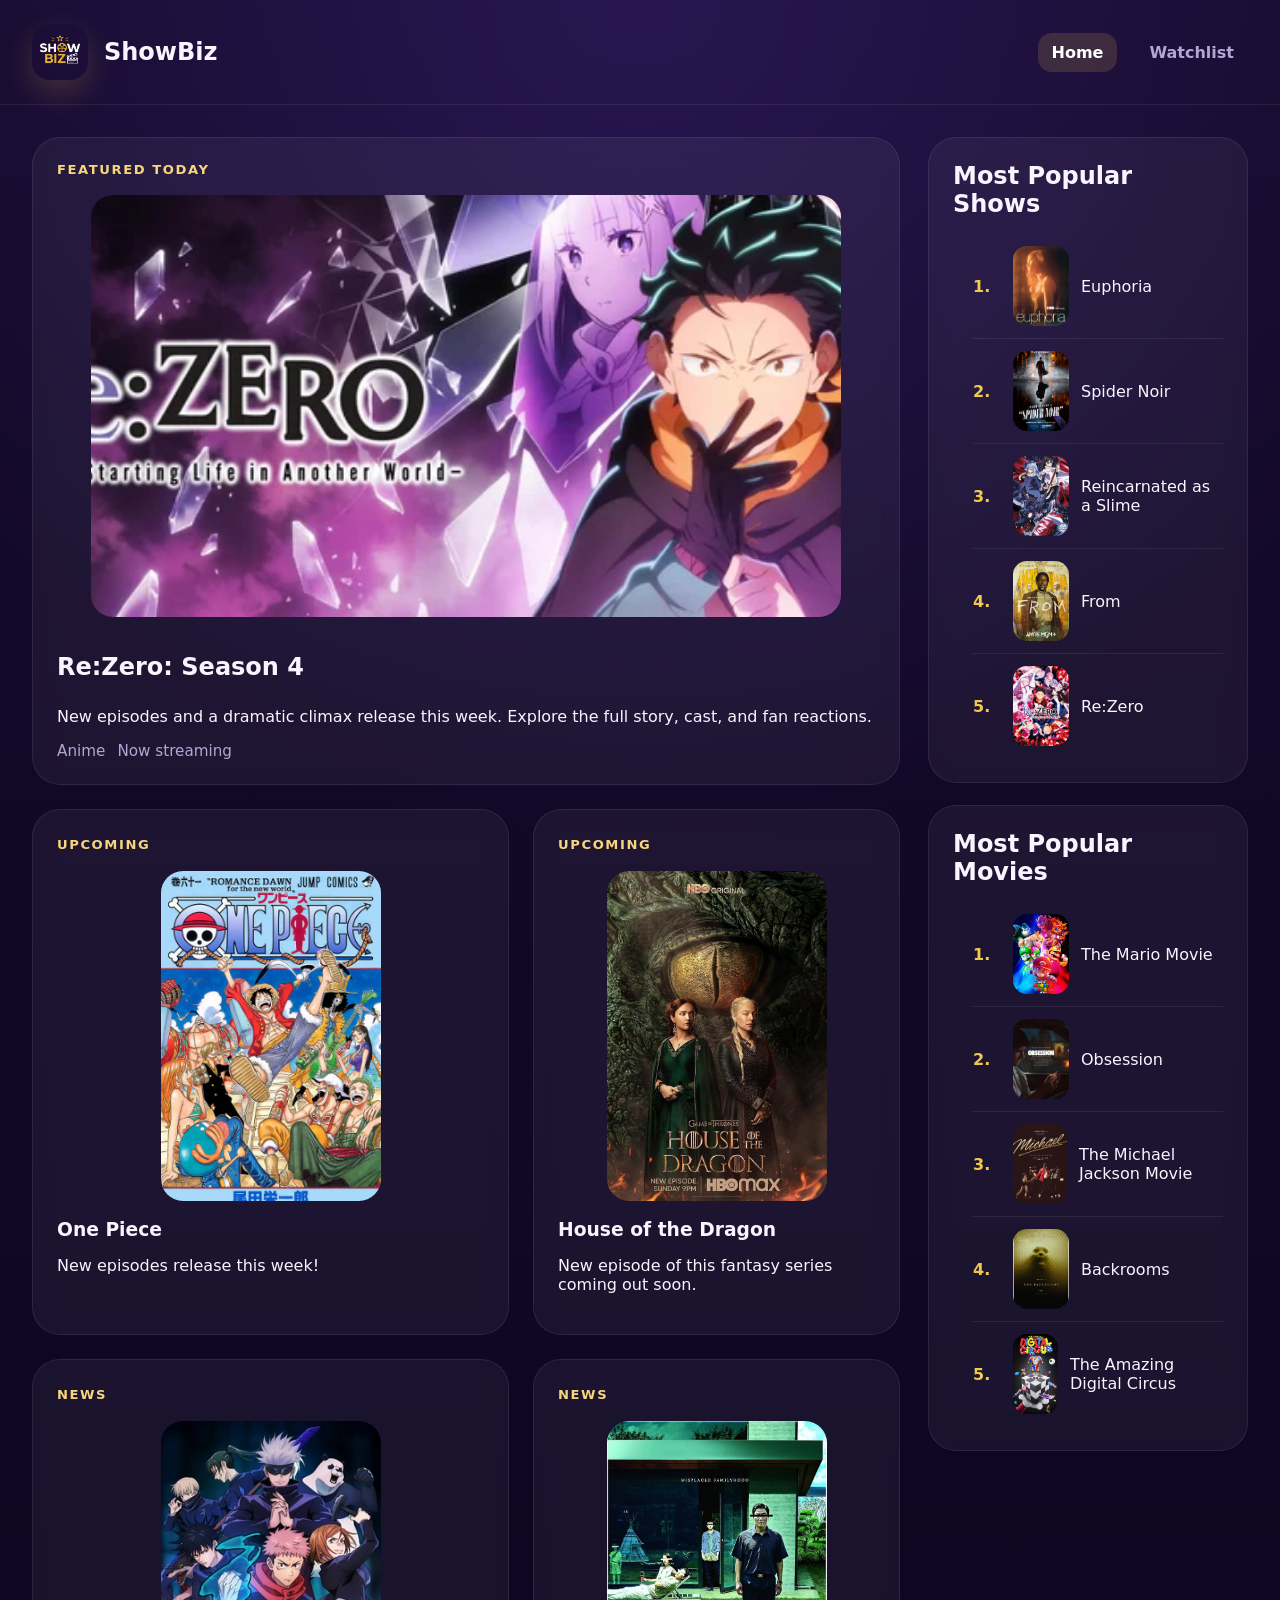
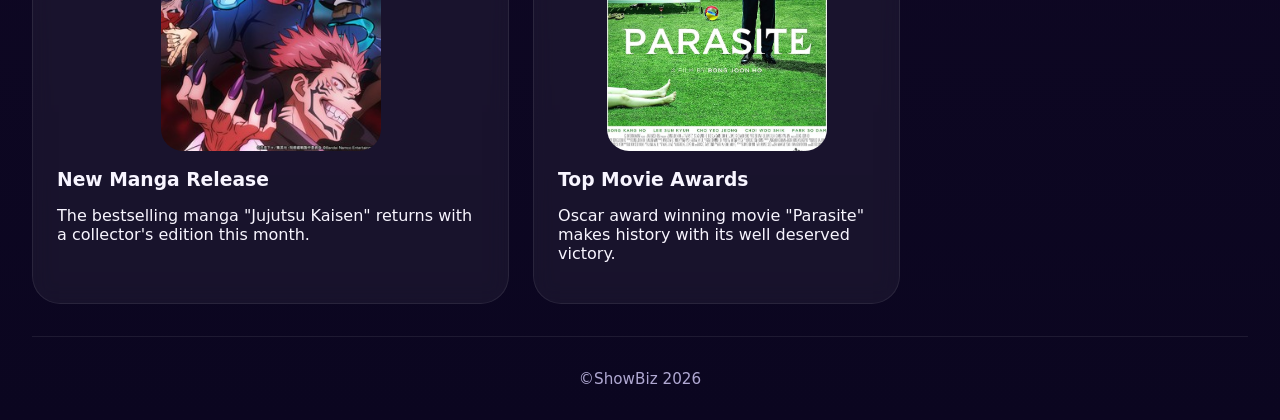
==== index.html @ e2264af7 "pushing" ====
<!DOCTYPE html>
<html lang="en">
<head>
  <meta charset="UTF-8" />
  <meta name="viewport" content="width=device-width, initial-scale=1.0" />
  <title>Showbiz | Home</title>
  <link rel="stylesheet" href="styles.css" />
</head>
<body>
  <header class="site-header">
    <div class="brand">
      <div class="logo">
        <img src="images/logo.webp" alt="ShowBiz logo" />
      </div>
      <div>
        <h1>ShowBiz</h1>
      </div>
    </div>
    <nav class="main-nav">
      <a href="index.html" class="active">Home</a>
      <a href="watchlist.html">Watchlist</a>
    </nav>
  </header>

  <main class="page-layout">
    <section class="content-grid">
      <div class="hero-card featured-today">
        <span class="eyebrow">Featured Today</span>
        <div class="card-poster wide">
          <img src="images/zero.webp" alt="Re:Zero poster" />
        </div>
        <h2>Re:Zero: Season 4</h2>
        <p>New episodes and a dramatic climax release this week. Explore the full story, cast, and fan reactions.</p>
        <div class="hero-meta">
          <span>Anime</span>
          <span>Now streaming</span>
        </div>
      </div>

      <div class="small-card upcoming">
        <span class="eyebrow">Upcoming</span>
        <div class="card-poster">
          <img src="images/onepiece.jpg" alt="One Piece poster" />
        </div>
        <h3>One Piece</h3>
        <p>New episodes release this week!</p>
      </div>
      <div class="small-card upcoming">
        <span class="eyebrow">Upcoming</span>
        <div class="card-poster">
          <img src="images/houseofthedragon.jpg" alt="House of the Dragon poster" />
        </div>
        <h3>House of the Dragon</h3>
        <p>New episode of this fantasy series coming out soon.</p>
      </div>
      <div class="small-card news-card">
        <span class="eyebrow">News</span>
        <div class="card-poster">
          <img src="images/jjk.jpg" alt="Jujutsu Kaisen poster" />
        </div>
        <h3>New Manga Release</h3>
        <p>The bestselling manga "Jujutsu Kaisen" returns with a collector's edition this month.</p>
      </div>
      <div class="small-card news-card">
        <span class="eyebrow">News</span>
        <div class="card-poster">
          <img src="images/parasite.jpg" alt="Parasite movie poster" />
        </div>
        <h3>Top Movie Awards</h3>
        <p>Oscar award winning movie "Parasite" makes history with its well deserved victory.</p>
      </div>
    </section>

    <aside class="sidebar leaderboard">
      <div class="panel">
        <h2>Most Popular Shows</h2>
        <ol>
          <li>
            <span>1.</span>
            <div class="leaderboard-item">
              <img src="images/euphoria.webp" alt="Euphoria poster" />
              <span>Euphoria</span>
            </div>
          </li>
          <li>
            <span>2.</span>
            <div class="leaderboard-item">
              <img src="images/spidernoir.jpg" alt="Spider Noir poster" />
              <span>Spider Noir</span>
            </div>
          </li>
          <li>
            <span>3.</span>
            <div class="leaderboard-item">
              <img src="images/slime.jpg" alt="Reincarnated as a Slime poster" />
              <span>Reincarnated as a Slime</span>
            </div>
          </li>
          <li>
            <span>4.</span>
            <div class="leaderboard-item">
              <img src="images/from.jpg" alt="From poster" />
              <span>From</span>
            </div>
          </li>
          <li>
            <span>5.</span>
            <div class="leaderboard-item">
              <img src="images/rezero.jpg" alt="Re:Zero poster" />
              <span>Re:Zero</span>
            </div>
          </li>
        </ol>
      </div>
      <div class="panel">
        <h2>Most Popular Movies</h2>
        <ol>
          <li>
            <span>1.</span>
            <div class="leaderboard-item">
              <img src="images/mariomovie.jpg" alt="The Mario Movie poster" />
              <span>The Mario Movie</span>
            </div>
          </li>
          <li>
            <span>2.</span>
            <div class="leaderboard-item">
              <img src="images/obsession.jpg" alt="Obsession poster" />
              <span>Obsession</span>
            </div>
          </li>
          <li>
            <span>3.</span>
            <div class="leaderboard-item">
              <img src="images/micheal.jpg" alt="Micheal Jackson Movie poster" />
              <span>The Michael Jackson Movie</span>
            </div>
          </li>
          <li>
            <span>4.</span>
            <div class="leaderboard-item">
              <img src="images/backrooms.jpg" alt="Backrooms poster" />
              <span>Backrooms</span>
            </div>
          </li>
          <li>
            <span>5.</span>
            <div class="leaderboard-item">
              <img src="images/TDAC.jpg" alt="The Amazing Digital Circus poster" />
              <span>The Amazing Digital Circus</span>
            </div>
          </li>
        </ol>
      </div>
    </aside>
  </main>

  <footer class="site-footer">
    <p>&copy;ShowBiz 2026</p>
  </footer>
</body>
</html>
---- styles.css ----
:root {
  --purple: #4d2c91;
  --purple-soft: #6f52c5;
  --gold: #f2c94c;
  --gold-soft: #f8d67b;
  --white: #ffffff;
  --bg: #120a23;
  --surface: #1e153d;
  --surface-soft: #2c205c;
  --text: #f8f5ff;
  --muted: #b0a8d2;
}

* {
  box-sizing: border-box;
}

body {
  margin: 0;
  font-family: Inter, system-ui, -apple-system, BlinkMacSystemFont, 'Segoe UI', sans-serif;
  color: var(--text);
  background: radial-gradient(circle at top, rgba(124, 77, 255, 0.18), transparent 40%),
    linear-gradient(180deg, #160a2b 0%, #0b0620 100%);
}

img, svg {
  max-width: 100%;
}

.site-header {
  display: flex;
  align-items: center;
  justify-content: space-between;
  padding: 24px 32px;
  gap: 24px;
  border-bottom: 1px solid rgba(255, 255, 255, 0.08);
}

.brand {
  display: flex;
  align-items: center;
  gap: 16px;
}

.logo {
  width: 56px;
  height: 56px;
  border-radius: 18px;
  display: grid;
  place-items: center;
  overflow: hidden;
  /*background: linear-gradient(135deg, var(--gold), #d8b238);*/
  box-shadow: 0 12px 30px rgba(242, 201, 76, 0.18);
}

.logo img {
  width: 100%;
  height: 100%;
  object-fit: contain;
  display: block;
}

.site-header h1 {
  margin: 0;
  font-size: 1.5rem;
}

.site-header p {
  margin: 4px 0 0;
  color: var(--muted);
  font-size: 0.95rem;
}

.main-nav {
  display: flex;
  gap: 18px;
  align-items: center;
}

.main-nav a {
  color: var(--muted);
  text-decoration: none;
  font-weight: 600;
  padding: 10px 14px;
  border-radius: 14px;
  transition: background 0.2s ease, color 0.2s ease;
}

.main-nav a:hover,
.main-nav a.active {
  background: rgba(242, 201, 76, 0.15);
  color: var(--white);
}

.page-layout,
.watchlist-page {
  display: grid;
  gap: 28px;
  padding: 32px;
  grid-template-columns: minmax(0, 1fr) 320px;
}

.content-grid {
  display: grid;
  gap: 24px;
  grid-template-columns: 1.3fr 1fr;
}

.hero-card,
.small-card,
.panel {
  background: rgba(255, 255, 255, 0.05);
  border: 1px solid rgba(255, 255, 255, 0.08);
  border-radius: 28px;
  padding: 24px;
  backdrop-filter: blur(10px);
}

.hero-card {
  grid-column: 1 / -1;
  min-height: 240px;
  display: flex;
  flex-direction: column;
  justify-content: space-between;
}

.card-poster {
  width: min(220px, 100%);
  aspect-ratio: 2 / 3;
  border-radius: 22px;
  overflow: hidden;
  background: rgba(255, 255, 255, 0.08);
  display: grid;
  place-items: center;
  margin: 18px auto;
}

.card-poster.wide {
  width: min(750px, 100%);
  aspect-ratio: 16 / 9;
  margin: 18px auto 24px;
}

.card-poster img {
  width: 100%;
  height: 100%;
  object-fit: cover;
  display: block;
}

.small-card .card-poster {
  min-height: auto;
}

.hero-card h2,
.small-card h3,
.panel h2,
.panel h3 {
  margin: 12px 0 10px;
}

.small-card {
  min-height: 160px;
}

.eyebrow {
  font-size: 0.82rem;
  font-weight: 700;
  letter-spacing: 0.12em;
  text-transform: uppercase;
  color: var(--gold-soft);
}

.hero-meta {
  display: flex;
  gap: 12px;
  flex-wrap: wrap;
  color: var(--muted);
  font-size: 0.95rem;
}

.sidebar {
  display: flex;
  flex-direction: column;
  gap: 22px;
}

.leaderboard ol,
.small-panel ol,
.small-panel ul {
  margin: 16px 0 0;
  padding-left: 20px;
  color: var(--text);
}

.leaderboard li,
.small-panel li {
  padding: 12px 0;
  border-bottom: 1px solid rgba(255, 255, 255, 0.08);
  display: flex;
  align-items: center;
  justify-content: flex-start;
  gap: 12px;
}

.leaderboard li:last-child,
.small-panel li:last-child {
  border-bottom: none;
}

.leaderboard li span:first-child {
  min-width: 28px;
  font-weight: 700;
  color: var(--gold);
}

.leaderboard-item {
  display: flex;
  align-items: center;
  gap: 12px;
  flex: 1;
}

.leaderboard-item img {
  width: 56px;
  height: 80px;
  border-radius: 14px;
  object-fit: cover;
  background: rgba(255, 255, 255, 0.12);
}

.panel h2,
.panel h3 {
  margin: 0;
}

.watchlist-panel {
  display: flex;
  flex-direction: column;
  gap: 24px;
}

.panel-large {
  min-height: 440px;
}

.watchlist-table {
  margin-top: 18px;
  border-radius: 22px;
  overflow: hidden;
  border: 1px solid rgba(255, 255, 255, 0.08);
}

.table-row {
  display: grid;
  grid-template-columns: 2.2fr 0.8fr 0.9fr 1fr;
  gap: 18px;
  align-items: center;
  padding: 18px 22px;
}

.table-header {
  background: rgba(242, 201, 76, 0.12);
  color: var(--white);
  text-transform: uppercase;
  letter-spacing: 0.08em;
  font-size: 0.85rem;
  font-weight: 700;
}

.table-row:not(.table-header) {
  border-top: 1px solid rgba(255, 255, 255, 0.08);
}

.table-row.alternate {
  background: rgba(255, 255, 255, 0.03);
}

.table-row span {
  font-size: 0.98rem;
}

.watchlist-sidebar .panel {
  padding: 22px;
}

.watchlist-sidebar ul,
.watchlist-sidebar ol {
  margin: 16px 0 0;
  padding-left: 20px;
  color: var(--text);
}

.watchlist-sidebar li {
  margin-bottom: 12px;
  line-height: 1.55;
}

.site-footer {
  margin: 0 32px 32px;
  padding: 18px 0 0;
  color: var(--muted);
  border-top: 1px solid rgba(255, 255, 255, 0.08);
  font-size: 0.95rem;
  text-align: center;
}

@media (max-width: 1100px) {
  .page-layout,
  .watchlist-page {
    grid-template-columns: 1fr;
  }

  .content-grid {
    grid-template-columns: 1fr;
  }
}

@media (max-width: 760px) {
  .site-header {
    flex-direction: column;
    align-items: flex-start;
  }

  .main-nav {
    width: 100%;
    justify-content: flex-start;
    flex-wrap: wrap;
  }

  .panel,
  .hero-card,
  .small-card,
  .watchlist-table,
  .page-layout,
  .watchlist-page {
    padding: 20px;
  }

  .table-row {
    grid-template-columns: 1fr;
    gap: 12px;
  }

  .table-header {
    display: none;
  }

  .table-row span {
    display: block;
  }

  .table-row::before {
    content: attr(data-label);
    display: block;
    font-weight: 700;
    margin-bottom: 4px;
    color: var(--muted);
  }
}
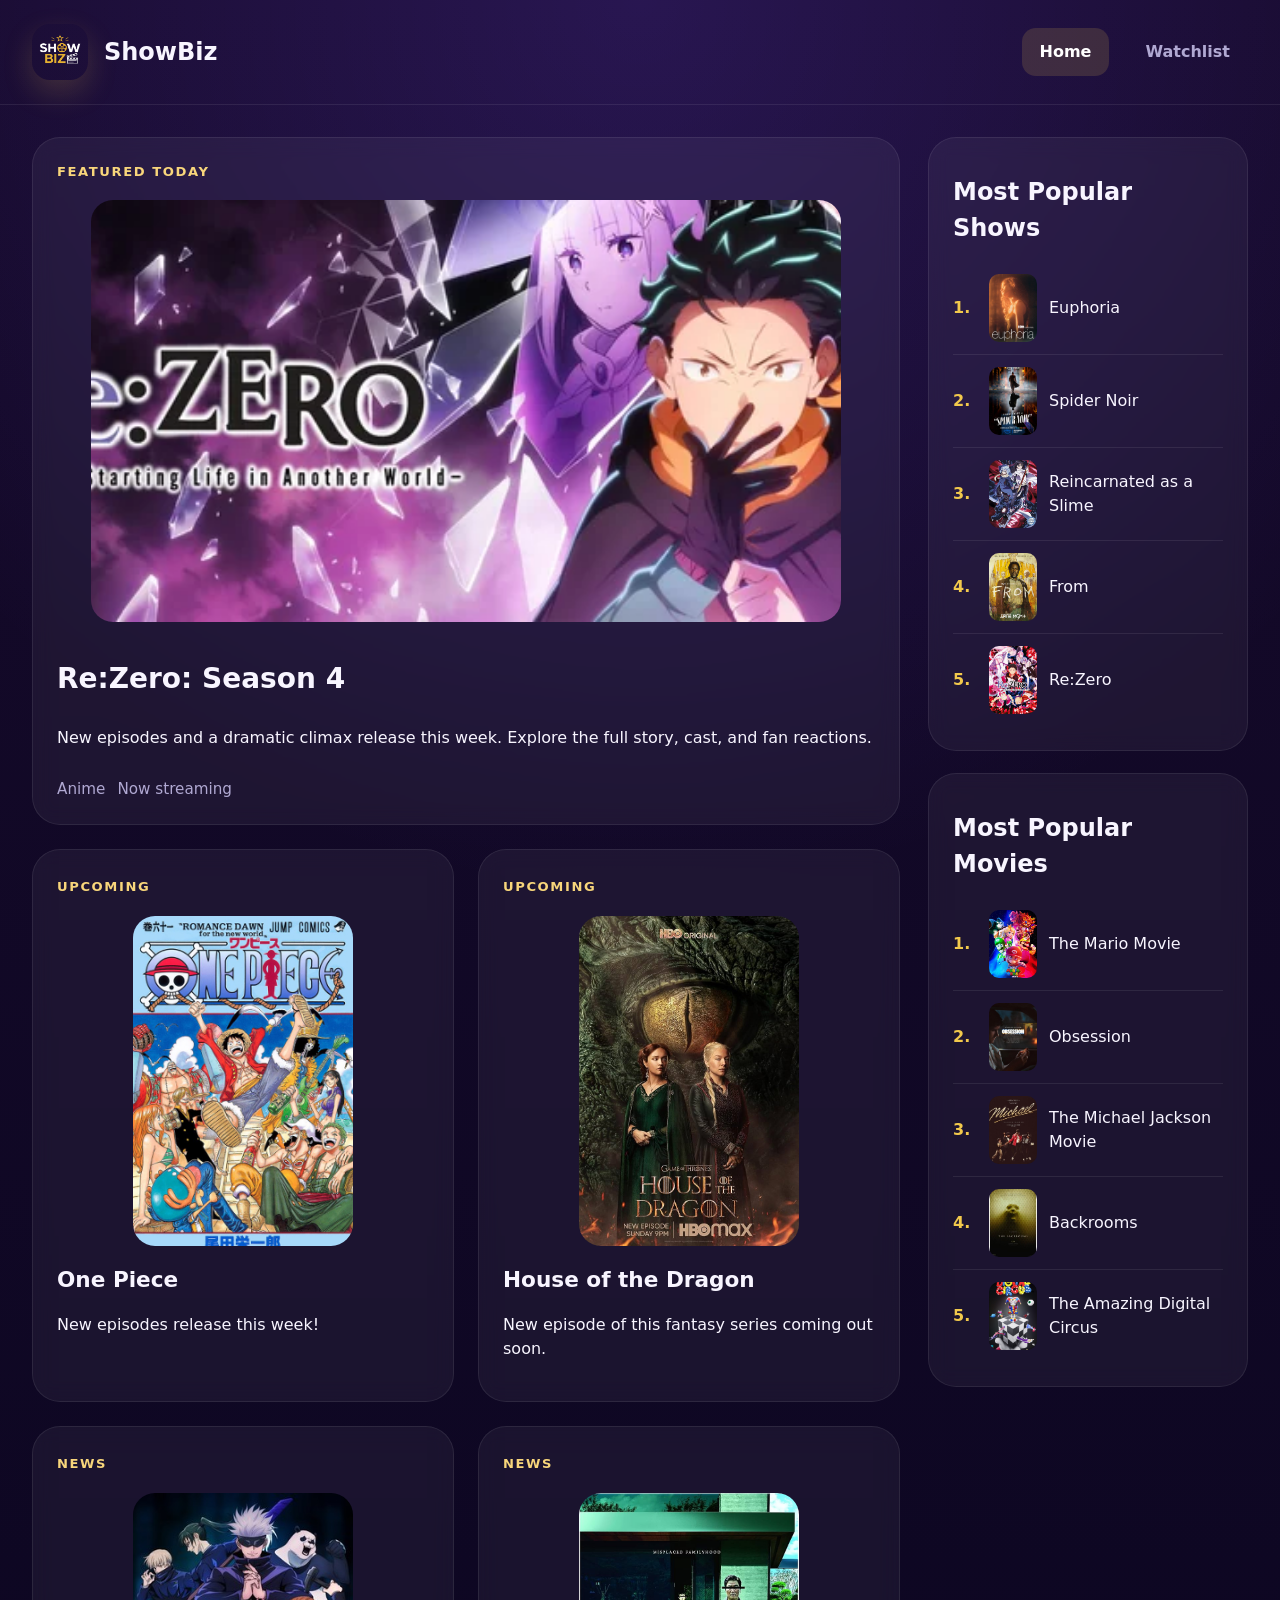
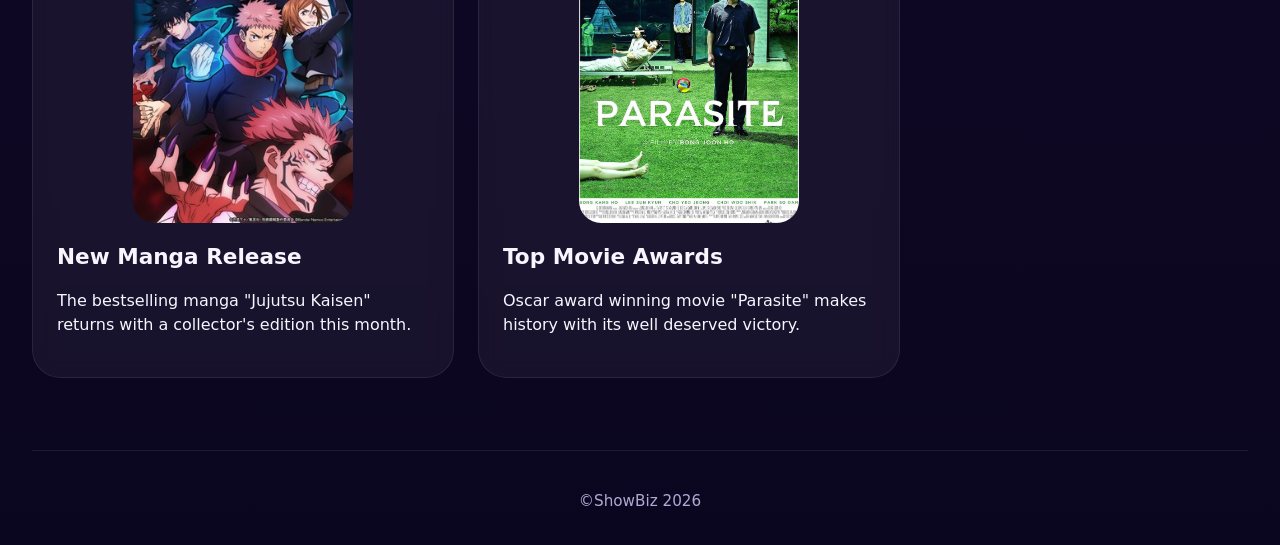
==== commit b173ff85: "mobile" ====
--- a/index.html
+++ b/index.html
@@ -1,3 +1,4 @@
+<!-- Courtney Hockenberry -->
 <!DOCTYPE html>
 <html lang="en">
 <head>
@@ -16,6 +17,14 @@
         <h1>ShowBiz</h1>
       </div>
     </div>
+    
+    <input type="checkbox" id="menu-toggle" class="menu-toggle">
+    <label for="menu-toggle" class="menu-button" aria-label="Toggle navigation">
+      <span></span>
+      <span></span>
+      <span></span>
+    </label>
+
     <nav class="main-nav">
       <a href="index.html" class="active">Home</a>
       <a href="watchlist.html">Watchlist</a>
--- a/styles.css
+++ b/styles.css
@@ -15,18 +15,27 @@
   box-sizing: border-box;
 }
 
+html, body {
+  margin: 0;
+  padding: 0;
+  width: 100%;
+  overflow-x: hidden; /* Prevent global horizontal scrolling layout leaks */
+}
+
 body {
-  margin: 0;
   font-family: Inter, system-ui, -apple-system, BlinkMacSystemFont, 'Segoe UI', sans-serif;
   color: var(--text);
   background: radial-gradient(circle at top, rgba(124, 77, 255, 0.18), transparent 40%),
     linear-gradient(180deg, #160a2b 0%, #0b0620 100%);
+  line-height: 1.5;
 }
 
 img, svg {
   max-width: 100%;
-}
-
+  height: auto; /* Fluid image sizing */
+}
+
+/* --- HEADER & NAVIGATION --- */
 .site-header {
   display: flex;
   align-items: center;
@@ -34,6 +43,7 @@
   padding: 24px 32px;
   gap: 24px;
   border-bottom: 1px solid rgba(255, 255, 255, 0.08);
+  position: relative;
 }
 
 .brand {
@@ -49,7 +59,6 @@
   display: grid;
   place-items: center;
   overflow: hidden;
-  /*background: linear-gradient(135deg, var(--gold), #d8b238);*/
   box-shadow: 0 12px 30px rgba(242, 201, 76, 0.18);
 }
 
@@ -65,10 +74,28 @@
   font-size: 1.5rem;
 }
 
-.site-header p {
-  margin: 4px 0 0;
-  color: var(--muted);
-  font-size: 0.95rem;
+/* Hidden inputs for CSS menu toggle */
+.menu-toggle {
+  display: none;
+}
+
+.menu-button {
+  display: none;
+  flex-direction: column;
+  justify-content: space-between;
+  width: 28px;
+  height: 20px;
+  cursor: pointer;
+  z-index: 10;
+}
+
+.menu-button span {
+  display: block;
+  height: 3px;
+  width: 100%;
+  background-color: var(--text);
+  border-radius: 3px;
+  transition: transform 0.3s cubic-bezier(0.4, 0, 0.2, 1), opacity 0.3s ease;
 }
 
 .main-nav {
@@ -81,9 +108,10 @@
   color: var(--muted);
   text-decoration: none;
   font-weight: 600;
-  padding: 10px 14px;
+  padding: 12px 18px; /* Increased padding for ideal touch target size (minimum 44x44px) */
   border-radius: 14px;
   transition: background 0.2s ease, color 0.2s ease;
+  display: inline-block;
 }
 
 .main-nav a:hover,
@@ -92,6 +120,7 @@
   color: var(--white);
 }
 
+/* --- GRID LAYOUT SYSTEM --- */
 .page-layout,
 .watchlist-page {
   display: grid;
@@ -103,7 +132,7 @@
 .content-grid {
   display: grid;
   gap: 24px;
-  grid-template-columns: 1.3fr 1fr;
+  grid-template-columns: repeat(2, 1fr); /* Cleaned up desktop 2-column small cards layout */
 }
 
 .hero-card,
@@ -136,7 +165,8 @@
 }
 
 .card-poster.wide {
-  width: min(750px, 100%);
+  width: 100%;
+  max-width: 750px;
   aspect-ratio: 16 / 9;
   margin: 18px auto 24px;
 }
@@ -148,10 +178,6 @@
   display: block;
 }
 
-.small-card .card-poster {
-  min-height: auto;
-}
-
 .hero-card h2,
 .small-card h3,
 .panel h2,
@@ -159,9 +185,8 @@
   margin: 12px 0 10px;
 }
 
-.small-card {
-  min-height: 160px;
-}
+.hero-card h2 { font-size: 1.75rem; }
+.small-card h3 { font-size: 1.35rem; }
 
 .eyebrow {
   font-size: 0.82rem;
@@ -177,6 +202,7 @@
   flex-wrap: wrap;
   color: var(--muted);
   font-size: 0.95rem;
+  margin-top: 12px;
 }
 
 .sidebar {
@@ -185,11 +211,13 @@
   gap: 22px;
 }
 
+/* --- LISTS & LEADERBOARDS --- */
 .leaderboard ol,
 .small-panel ol,
 .small-panel ul {
   margin: 16px 0 0;
-  padding-left: 20px;
+  padding-left: 0;
+  list-style: none; /* Strip standard padding for absolute responsiveness control */
   color: var(--text);
 }
 
@@ -209,7 +237,7 @@
 }
 
 .leaderboard li span:first-child {
-  min-width: 28px;
+  min-width: 24px;
   font-weight: 700;
   color: var(--gold);
 }
@@ -222,16 +250,12 @@
 }
 
 .leaderboard-item img {
-  width: 56px;
-  height: 80px;
-  border-radius: 14px;
+  width: 48px;
+  height: 68px;
+  border-radius: 10px;
   object-fit: cover;
+  flex-shrink: 0;
   background: rgba(255, 255, 255, 0.12);
-}
-
-.panel h2,
-.panel h3 {
-  margin: 0;
 }
 
 .watchlist-panel {
@@ -240,10 +264,7 @@
   gap: 24px;
 }
 
-.panel-large {
-  min-height: 440px;
-}
-
+/* --- WATCHLIST TABLE --- */
 .watchlist-table {
   margin-top: 18px;
   border-radius: 22px;
@@ -276,14 +297,6 @@
   background: rgba(255, 255, 255, 0.03);
 }
 
-.table-row span {
-  font-size: 0.98rem;
-}
-
-.watchlist-sidebar .panel {
-  padding: 22px;
-}
-
 .watchlist-sidebar ul,
 .watchlist-sidebar ol {
   margin: 16px 0 0;
@@ -296,65 +309,161 @@
   line-height: 1.55;
 }
 
+/* --- FOOTER --- */
 .site-footer {
-  margin: 0 32px 32px;
-  padding: 18px 0 0;
+  margin: 40px 32px 32px;
+  padding: 24px 0 0;
   color: var(--muted);
   border-top: 1px solid rgba(255, 255, 255, 0.08);
   font-size: 0.95rem;
   text-align: center;
 }
 
+/* ==========================================================================
+   MEDIA QUERIES (RESPONSIVE BREAKPOINTS)
+   ========================================================================== */
+
+/* Tablet & Intermediate Screen Sizes */
 @media (max-width: 1100px) {
   .page-layout,
   .watchlist-page {
-    grid-template-columns: 1fr;
-  }
-
-  .content-grid {
-    grid-template-columns: 1fr;
-  }
-}
-
-@media (max-width: 760px) {
+    grid-template-columns: 1fr; /* Stack sidebar below main content */
+    padding: 24px;
+  }
+  
+  .site-footer {
+    margin: 32px 24px 24px;
+  }
+}
+
+/* Smartphone & Small Screens Breakpoint */
+@media (max-width: 768px) {
+  /* Dynamic Type Scaling */
+  .site-header h1 { font-size: 1.35rem; }
+  .hero-card h2 { font-size: 1.5rem; }
+  .small-card h3 { font-size: 1.2rem; }
+
+  /* Smooth Padding Trims */
   .site-header {
-    flex-direction: column;
-    align-items: flex-start;
-  }
-
-  .main-nav {
-    width: 100%;
-    justify-content: flex-start;
-    flex-wrap: wrap;
+    padding: 16px 20px;
   }
 
   .panel,
   .hero-card,
   .small-card,
-  .watchlist-table,
   .page-layout,
   .watchlist-page {
-    padding: 20px;
+    padding: 18px;
+    border-radius: 20px;
+  }
+
+  /* Structural Content Stack */
+  .content-grid {
+    grid-template-columns: 1fr;
+    gap: 18px;
+  }
+
+  /* --- NATIVE COLLAPSIBLE NAVIGATION HAMBURGER --- */
+  .menu-button {
+    display: flex; /* Show Hamburger Icon */
+  }
+
+  .main-nav {
+    display: none; /* Hide standard menu link structure */
+    flex-direction: column;
+    width: 100%;
+    position: absolute;
+    top: 100%;
+    left: 0;
+    background: #190f30;
+    border-bottom: 1px solid rgba(255, 255, 255, 0.12);
+    padding: 16px 20px;
+    gap: 8px;
+    z-index: 9;
+    box-shadow: 0 15px 30px rgba(0,0,0,0.5);
+  }
+
+  .main-nav a {
+    width: 100%;
+    text-align: center;
+    padding: 14px; /* Enhanced mobile tap targets */
+  }
+
+  /* Active Open Dropdown Actions Triggered via Selector Hack */
+  .menu-toggle:checked ~ .main-nav {
+    display: flex;
+  }
+
+  /* Morphing Hamburger animation into an 'X' close interface */
+  .menu-toggle:checked ~ .menu-button span:nth-child(1) {
+    transform: translateY(8px) rotate(45deg);
+  }
+  .menu-toggle:checked ~ .menu-button span:nth-child(2) {
+    opacity: 0;
+  }
+  .menu-toggle:checked ~ .menu-button span:nth-child(3) {
+    transform: translateY(-9px) rotate(-45deg);
+  }
+
+  /* --- DATA CARD FALLBACK FOR CARD TABLES --- */
+  .table-header {
+    display: none; /* Hide row structures completely */
+  }
+
+  .watchlist-table {
+    border: none;
   }
 
   .table-row {
     grid-template-columns: 1fr;
-    gap: 12px;
-  }
-
-  .table-header {
-    display: none;
+    gap: 10px;
+    padding: 16px;
+    background: rgba(255, 255, 255, 0.03);
+    border: 1px solid rgba(255, 255, 255, 0.06);
+    border-radius: 16px;
+    margin-bottom: 12px;
+  }
+
+  .table-row:not(.table-header) {
+    border-top: 1px solid rgba(255, 255, 255, 0.06);
   }
 
   .table-row span {
+    display: flex;
+    justify-content: space-between;
+    align-items: center;
+    font-size: 0.92rem;
+    text-align: right;
+  }
+
+  /* Generates responsive headers on mobile via data attributes */
+  .table-row span::before {
+    content: attr(data-label);
+    font-weight: 700;
+    color: var(--muted);
+    text-transform: uppercase;
+    font-size: 0.75rem;
+    letter-spacing: 0.05em;
+    margin-right: 16px;
+    text-align: left;
+  }
+  
+  .table-row span[data-label="Title"] {
+    font-size: 1.1rem;
+    font-weight: 600;
+    color: var(--gold-soft);
     display: block;
-  }
-
-  .table-row::before {
-    content: attr(data-label);
-    display: block;
-    font-weight: 700;
+    text-align: left;
+    border-bottom: 1px solid rgba(255, 255, 255, 0.08);
+    padding-bottom: 6px;
     margin-bottom: 4px;
-    color: var(--muted);
-  }
-}
+  }
+  
+  .table-row span[data-label="Title"]::before {
+    display: none; /* Don't display "Title:" label inline over prominent headings */
+  }
+
+  .site-footer {
+    margin: 24px 18px 18px;
+  }
+}
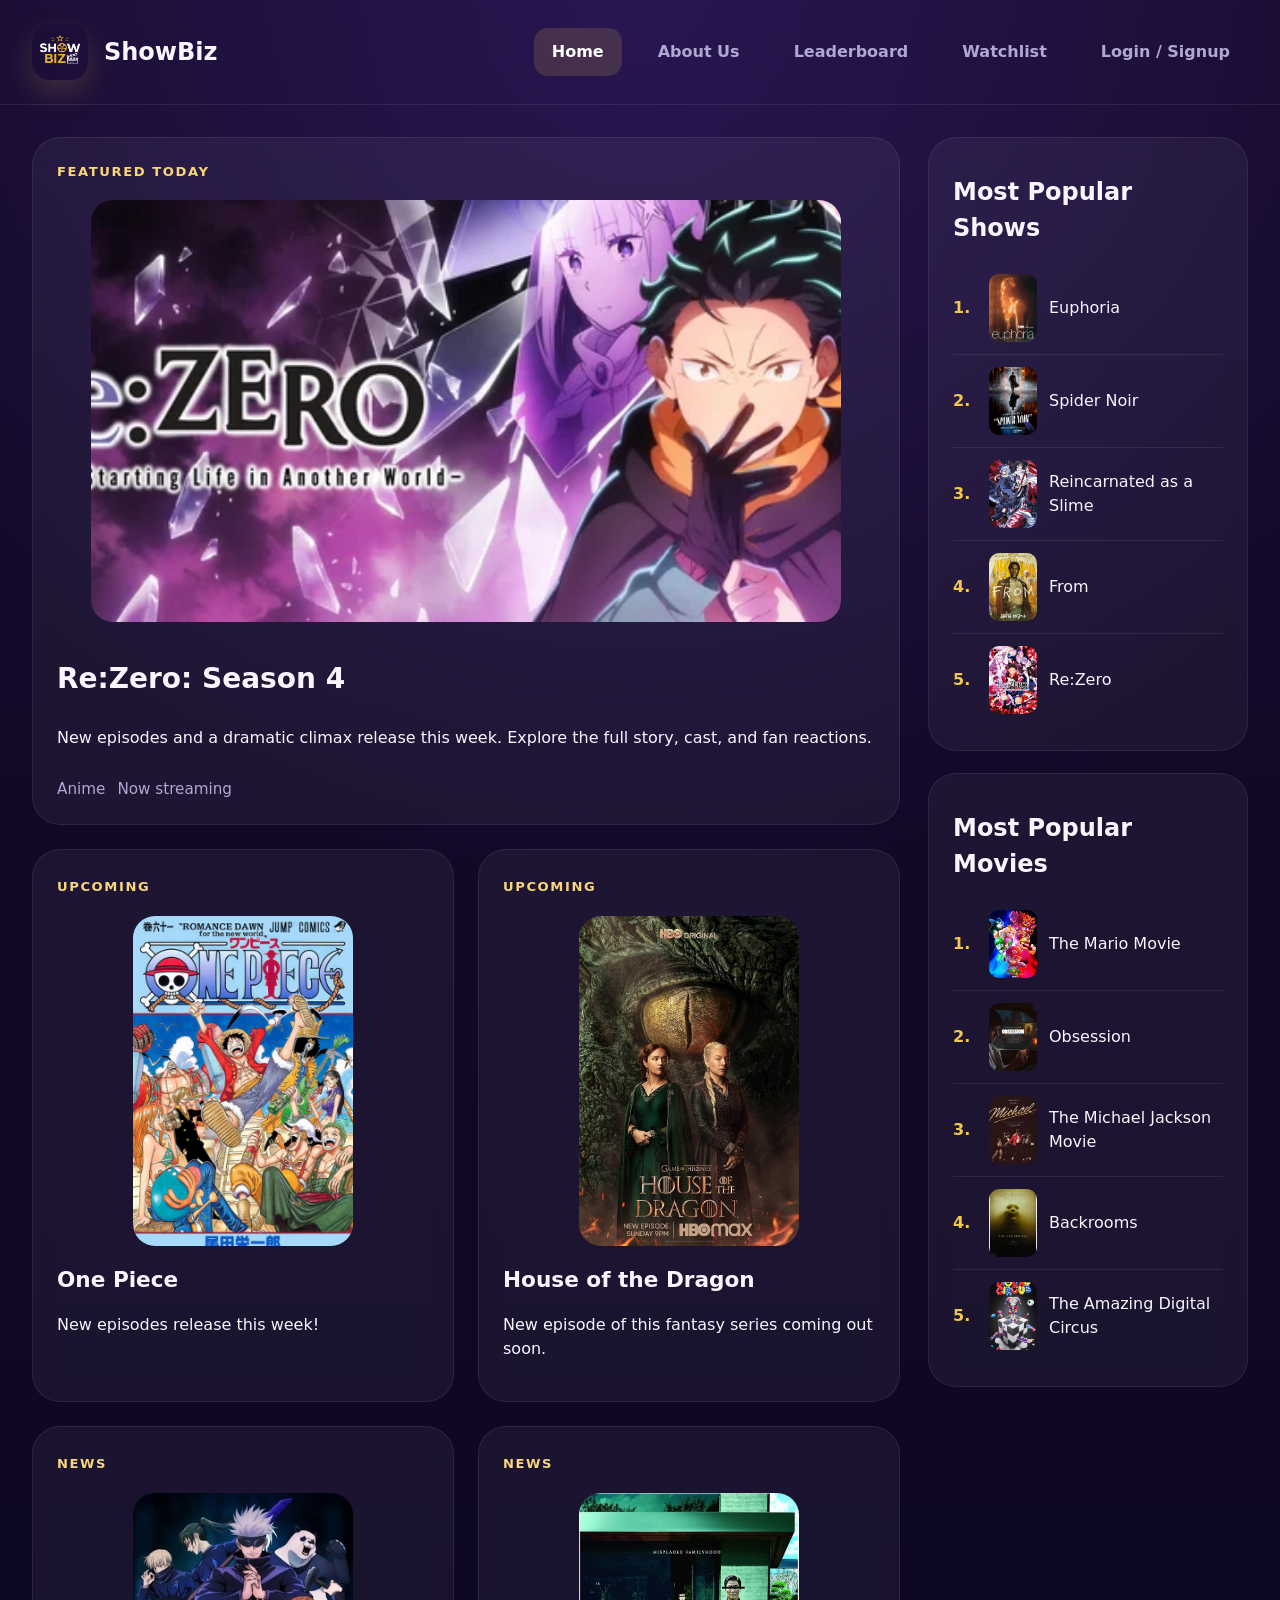
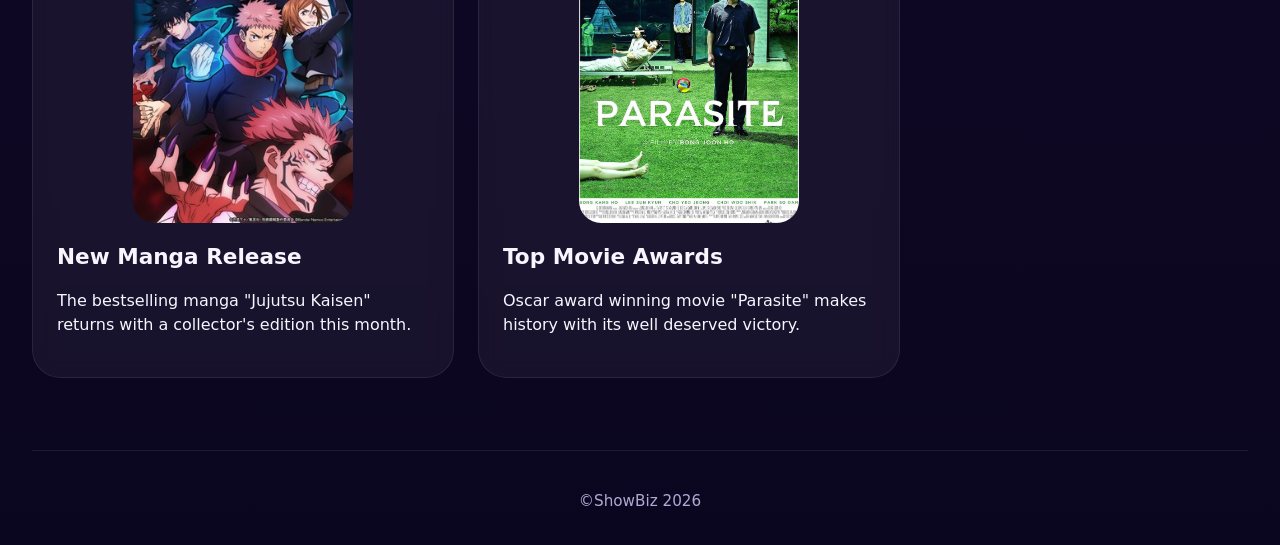
==== commit 9c6de820: "Finished draft" ====
--- a/index.html
+++ b/index.html
@@ -27,7 +27,10 @@
 
     <nav class="main-nav">
       <a href="index.html" class="active">Home</a>
+      <a href="about.html">About Us</a>
+      <a href="leaderboard.html">Leaderboard</a>
       <a href="watchlist.html">Watchlist</a>
+      <a href="login.html">Login / Signup</a>
     </nav>
   </header>
 
--- a/styles.css
+++ b/styles.css
@@ -307,6 +307,111 @@
 .watchlist-sidebar li {
   margin-bottom: 12px;
   line-height: 1.55;
+}
+
+.about-layout {
+  display: grid;
+  grid-template-columns: 320px minmax(0, 1fr);
+  gap: 28px;
+  padding: 32px;
+}
+
+.about-sidebar h2,
+.about-sidebar h3 {
+  margin-top: 0;
+}
+
+.about-sidebar ul {
+  list-style: none;
+  padding: 0;
+  margin: 16px 0 0;
+  color: var(--text);
+}
+
+.about-sidebar ul li {
+  margin-bottom: 12px;
+}
+
+.contact-note {
+  margin-top: 24px;
+  padding: 18px;
+  border-radius: 20px;
+  background: rgba(255, 255, 255, 0.03);
+}
+
+.about-content ul {
+  list-style: disc inside;
+  margin: 18px 0 0;
+  padding-left: 18px;
+}
+
+.about-content p,
+.about-content li {
+  line-height: 1.75;
+}
+
+.auth-layout {
+  display: grid;
+  place-items: center;
+  min-height: calc(100vh - 160px);
+  padding: 32px;
+}
+
+.auth-card {
+  max-width: 420px;
+  width: 100%;
+}
+
+.form-group {
+  display: grid;
+  gap: 10px;
+  margin-bottom: 18px;
+}
+
+.form-group label {
+  font-size: 0.95rem;
+  color: var(--muted);
+}
+
+.form-input {
+  width: 100%;
+  padding: 14px 16px;
+  border-radius: 16px;
+  border: 1px solid rgba(255, 255, 255, 0.12);
+  background: rgba(255, 255, 255, 0.05);
+  color: var(--text);
+  font-size: 1rem;
+}
+
+.form-input::placeholder {
+  color: rgba(255, 255, 255, 0.45);
+}
+
+.form-button {
+  width: 100%;
+  padding: 16px;
+  border: none;
+  border-radius: 18px;
+  background: linear-gradient(135deg, var(--gold), #d8b238);
+  color: var(--purple);
+  font-weight: 700;
+  font-size: 1rem;
+  cursor: pointer;
+  transition: transform 0.2s ease;
+}
+
+.form-button:hover {
+  transform: translateY(-1px);
+}
+
+.auth-note {
+  margin-top: 16px;
+  color: var(--muted);
+  font-size: 0.95rem;
+}
+
+.leaderboard-panel h2 {
+  margin-top: 0;
 }
 
 /* --- FOOTER --- */
